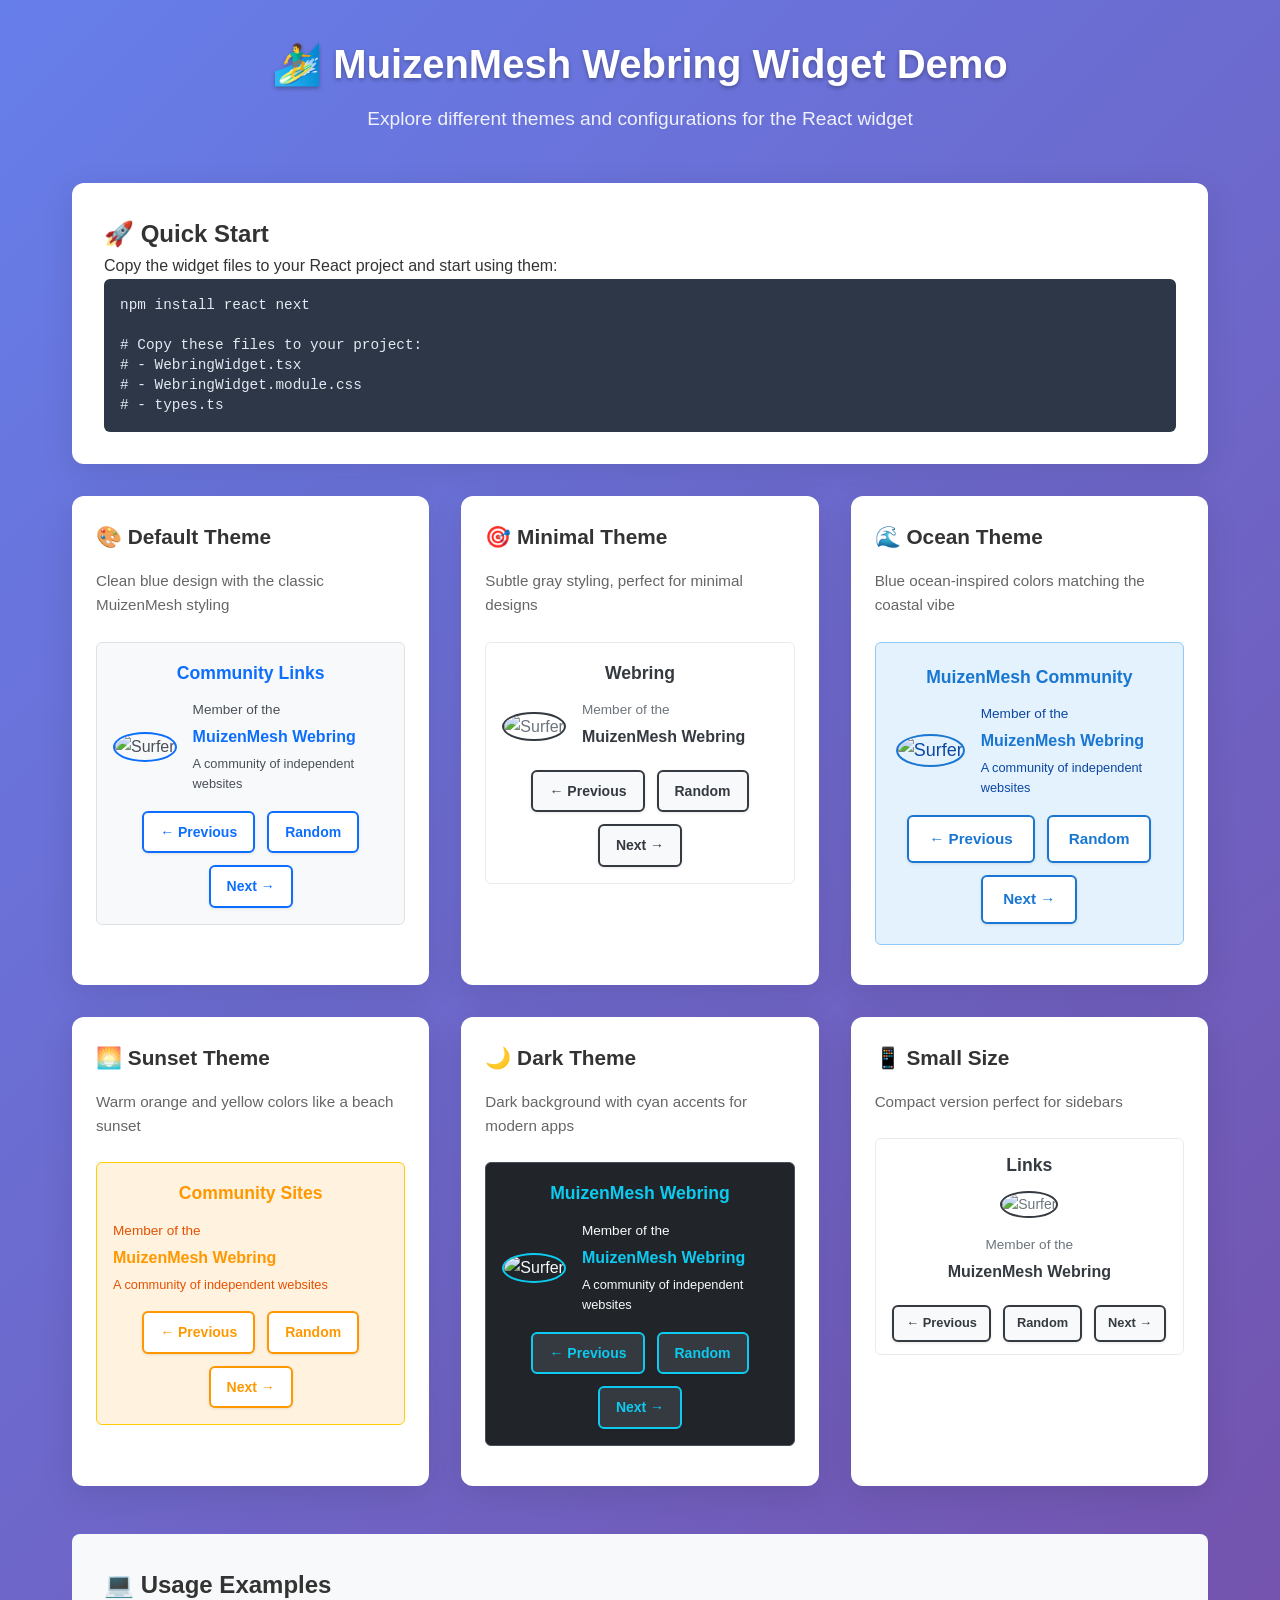
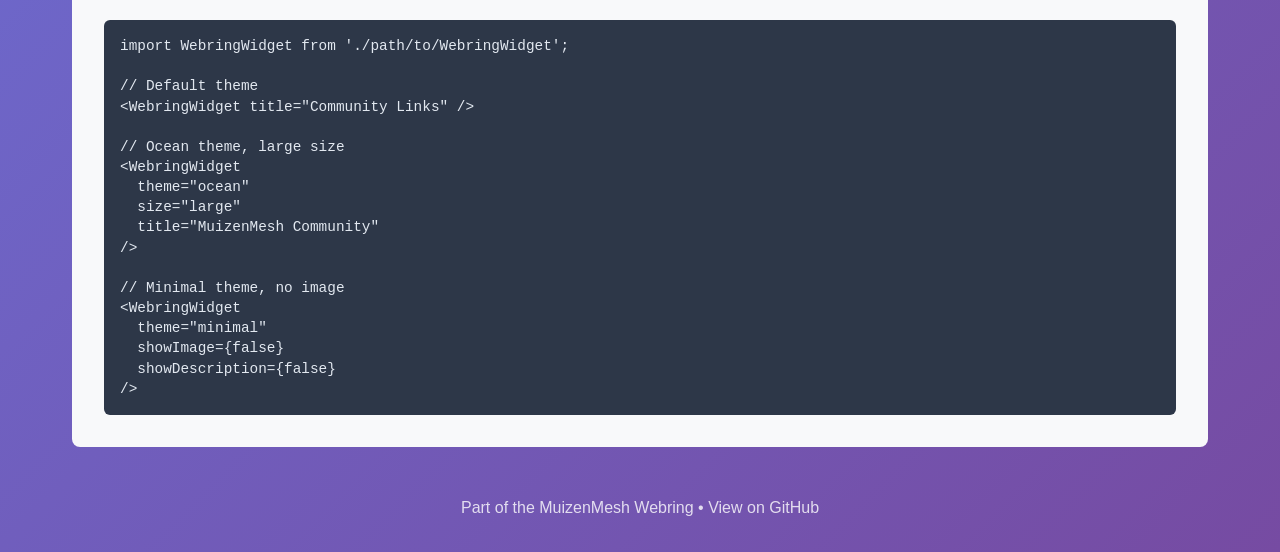
==== demo/index.html @ 7bc46224 "fix: signup form" ====
<!DOCTYPE html>
<html lang="en">
<head>
    <meta charset="UTF-8">
    <meta name="viewport" content="width=device-width, initial-scale=1.0">
    <title>MuizenMesh Webring Widget Demo</title>
    <style>
        * {
            margin: 0;
            padding: 0;
            box-sizing: border-box;
        }

        body {
            font-family: -apple-system, BlinkMacSystemFont, 'Segoe UI', Roboto, Oxygen, Ubuntu, Cantarell, sans-serif;
            line-height: 1.6;
            color: #333;
            background: linear-gradient(135deg, #667eea 0%, #764ba2 100%);
            min-height: 100vh;
        }

        .container {
            max-width: 1200px;
            margin: 0 auto;
            padding: 2rem;
        }

        .header {
            text-align: center;
            margin-bottom: 3rem;
            color: white;
        }

        .header h1 {
            font-size: 2.5rem;
            margin-bottom: 0.5rem;
            text-shadow: 0 2px 4px rgba(0,0,0,0.3);
        }

        .header p {
            font-size: 1.2rem;
            opacity: 0.9;
        }

        .demo-grid {
            display: grid;
            grid-template-columns: repeat(auto-fit, minmax(350px, 1fr));
            gap: 2rem;
            margin-bottom: 3rem;
        }

        .demo-card {
            background: white;
            border-radius: 12px;
            padding: 1.5rem;
            box-shadow: 0 8px 32px rgba(0,0,0,0.1);
            transition: transform 0.3s ease, box-shadow 0.3s ease;
        }

        .demo-card:hover {
            transform: translateY(-4px);
            box-shadow: 0 12px 48px rgba(0,0,0,0.15);
        }

        .demo-card h3 {
            margin-bottom: 1rem;
            color: #333;
            font-size: 1.3rem;
        }

        .demo-card p {
            margin-bottom: 1.5rem;
            color: #666;
            font-size: 0.95rem;
        }

        .widget-container {
            margin-bottom: 1rem;
        }

        .code-section {
            background: #f8f9fa;
            border-radius: 8px;
            padding: 2rem;
            margin: 2rem 0;
        }

        .code-section h2 {
            margin-bottom: 1rem;
            color: #333;
        }

        pre {
            background: #2d3748;
            color: #e2e8f0;
            padding: 1rem;
            border-radius: 6px;
            overflow-x: auto;
            font-size: 0.9rem;
            line-height: 1.4;
        }

        .installation {
            background: white;
            border-radius: 12px;
            padding: 2rem;
            box-shadow: 0 8px 32px rgba(0,0,0,0.1);
            margin-bottom: 2rem;
        }

        .footer {
            text-align: center;
            color: white;
            opacity: 0.8;
            margin-top: 3rem;
        }

        .footer a {
            color: white;
            text-decoration: none;
            font-weight: 500;
        }

        .footer a:hover {
            text-decoration: underline;
        }

        @media (max-width: 768px) {
            .container {
                padding: 1rem;
            }
            
            .header h1 {
                font-size: 2rem;
            }
            
            .demo-grid {
                grid-template-columns: 1fr;
                gap: 1.5rem;
            }
        }
    </style>
</head>
<body>
    <div class="container">
        <header class="header">
            <h1>🏄‍♂️ MuizenMesh Webring Widget Demo</h1>
            <p>Explore different themes and configurations for the React widget</p>
        </header>

        <div class="installation">
            <h2>🚀 Quick Start</h2>
            <p>Copy the widget files to your React project and start using them:</p>
            <pre><code>npm install react next

# Copy these files to your project:
# - WebringWidget.tsx
# - WebringWidget.module.css  
# - types.ts</code></pre>
        </div>

        <div class="demo-grid">
            <div class="demo-card">
                <h3>🎨 Default Theme</h3>
                <p>Clean blue design with the classic MuizenMesh styling</p>
                <div class="widget-container">
                    <div id="default-widget"></div>
                </div>
            </div>

            <div class="demo-card">
                <h3>🎯 Minimal Theme</h3>
                <p>Subtle gray styling, perfect for minimal designs</p>
                <div class="widget-container">
                    <div id="minimal-widget"></div>
                </div>
            </div>

            <div class="demo-card">
                <h3>🌊 Ocean Theme</h3>
                <p>Blue ocean-inspired colors matching the coastal vibe</p>
                <div class="widget-container">
                    <div id="ocean-widget"></div>
                </div>
            </div>

            <div class="demo-card">
                <h3>🌅 Sunset Theme</h3>
                <p>Warm orange and yellow colors like a beach sunset</p>
                <div class="widget-container">
                    <div id="sunset-widget"></div>
                </div>
            </div>

            <div class="demo-card">
                <h3>🌙 Dark Theme</h3>
                <p>Dark background with cyan accents for modern apps</p>
                <div class="widget-container">
                    <div id="dark-widget"></div>
                </div>
            </div>

            <div class="demo-card">
                <h3>📱 Small Size</h3>
                <p>Compact version perfect for sidebars</p>
                <div class="widget-container">
                    <div id="small-widget"></div>
                </div>
            </div>
        </div>

        <div class="code-section">
            <h2>💻 Usage Examples</h2>
            <pre><code>import WebringWidget from './path/to/WebringWidget';

// Default theme
&lt;WebringWidget title="Community Links" /&gt;

// Ocean theme, large size
&lt;WebringWidget 
  theme="ocean" 
  size="large"
  title="MuizenMesh Community"
/&gt;

// Minimal theme, no image
&lt;WebringWidget 
  theme="minimal" 
  showImage={false}
  showDescription={false}
/&gt;</code></pre>
        </div>

        <footer class="footer">
            <p>
                Part of the <a href="https://meshring.netlify.app/">MuizenMesh Webring</a> • 
                <a href="https://github.com/MuizenMesh/webring">View on GitHub</a>
            </p>
        </footer>
    </div>

    <script src="widget-demo.js"></script>
</body>
</html>
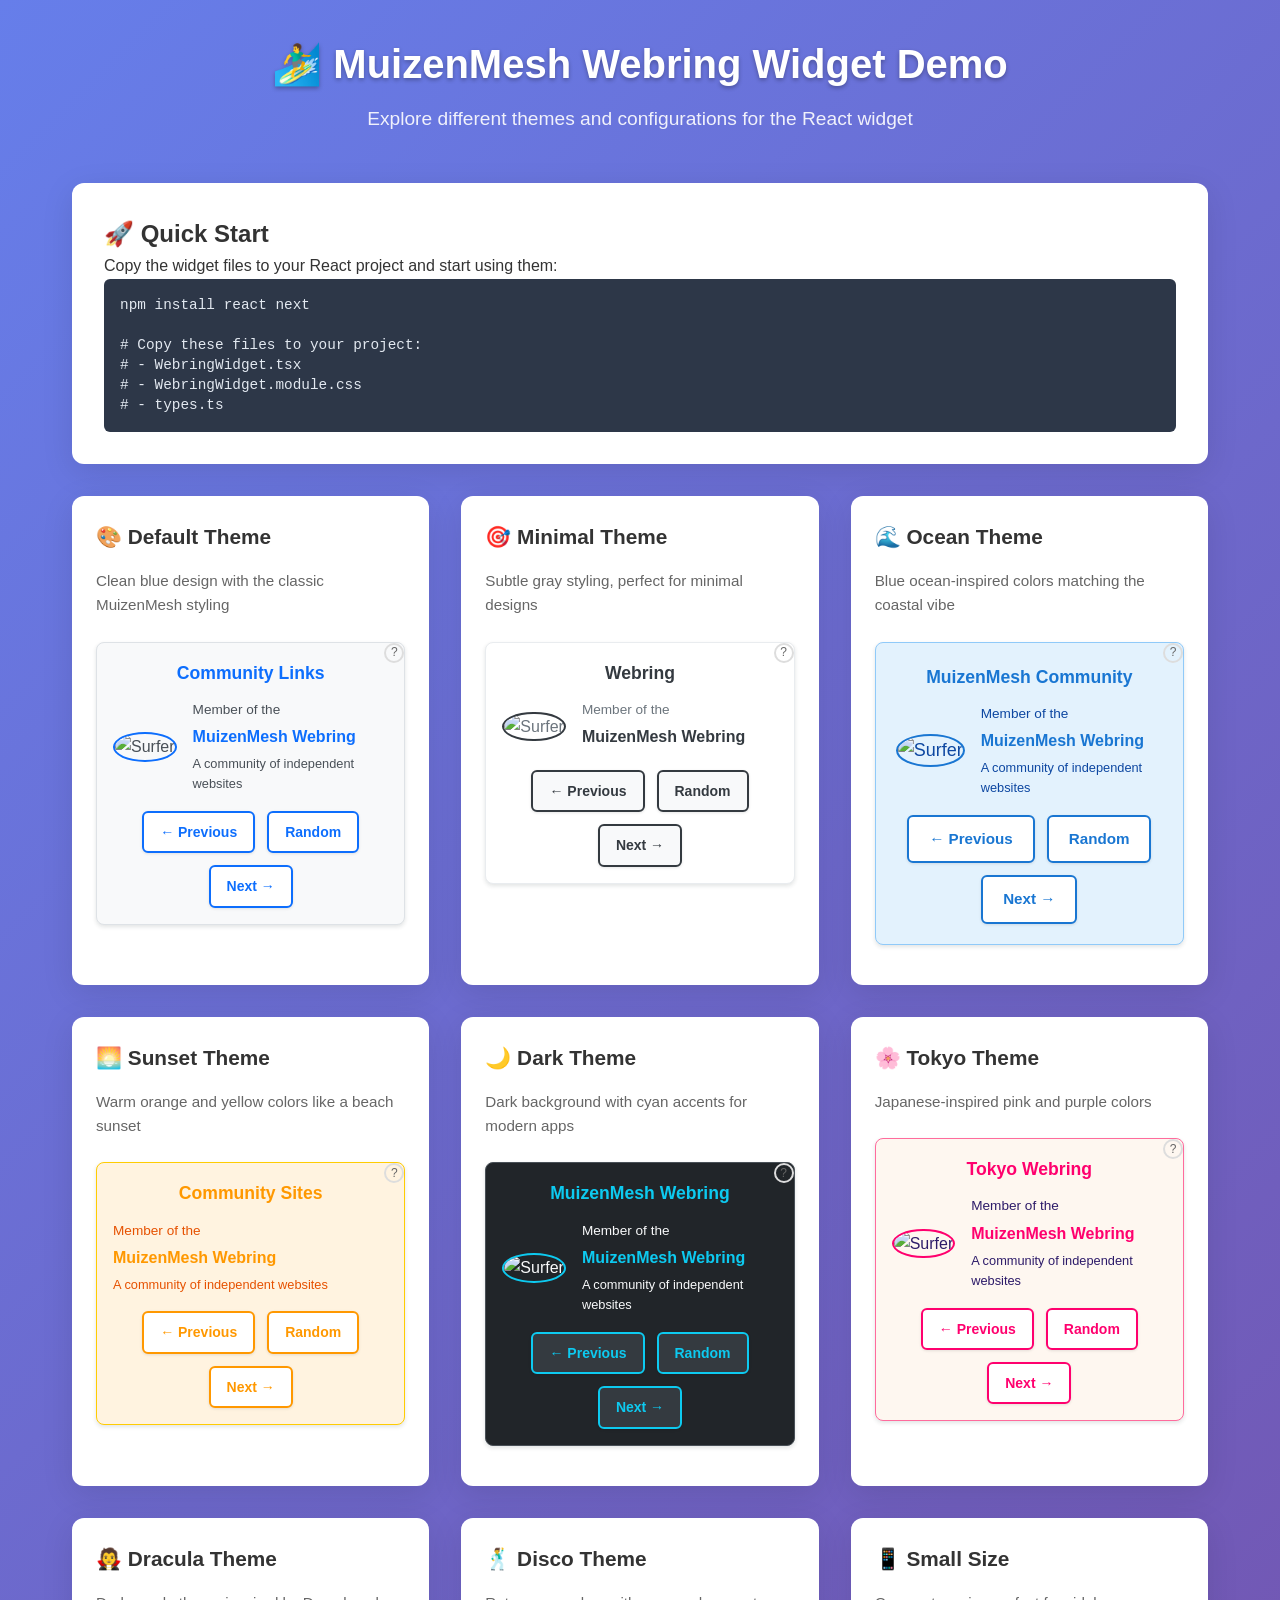
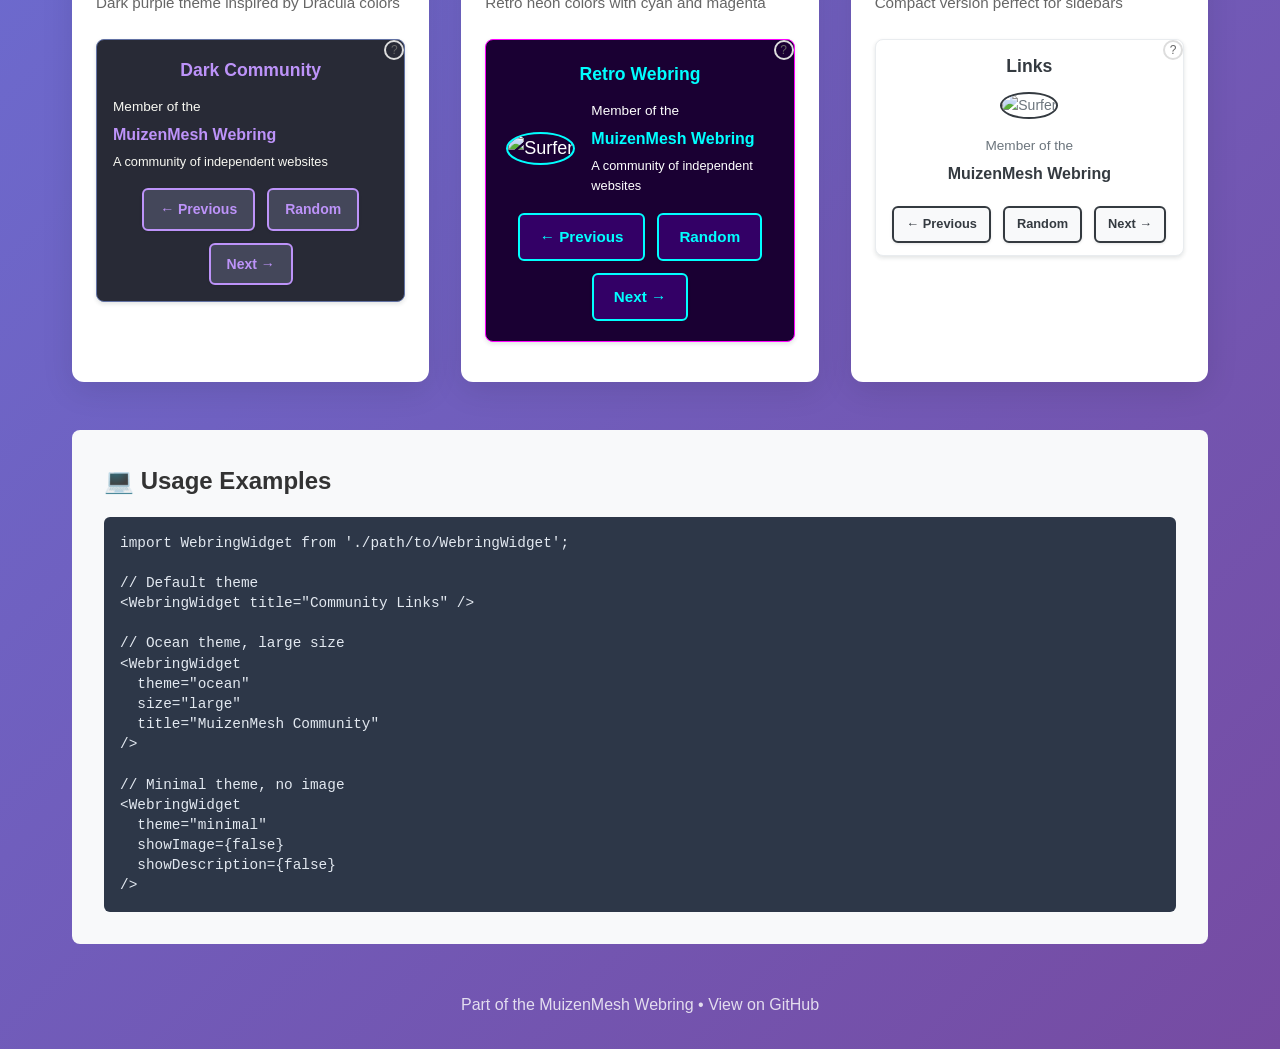
==== commit 337e9e05: "docs: Update all documentation and demos with new themes - Updated widget README with theme setting " ====
--- a/demo/index.html
+++ b/demo/index.html
@@ -201,6 +201,30 @@
             </div>
 
             <div class="demo-card">
+                <h3>🌸 Tokyo Theme</h3>
+                <p>Japanese-inspired pink and purple colors</p>
+                <div class="widget-container">
+                    <div id="tokyo-widget"></div>
+                </div>
+            </div>
+
+            <div class="demo-card">
+                <h3>🧛 Dracula Theme</h3>
+                <p>Dark purple theme inspired by Dracula colors</p>
+                <div class="widget-container">
+                    <div id="dracula-widget"></div>
+                </div>
+            </div>
+
+            <div class="demo-card">
+                <h3>🕺 Disco Theme</h3>
+                <p>Retro neon colors with cyan and magenta</p>
+                <div class="widget-container">
+                    <div id="disco-widget"></div>
+                </div>
+            </div>
+
+            <div class="demo-card">
                 <h3>📱 Small Size</h3>
                 <p>Compact version perfect for sidebars</p>
                 <div class="widget-container">
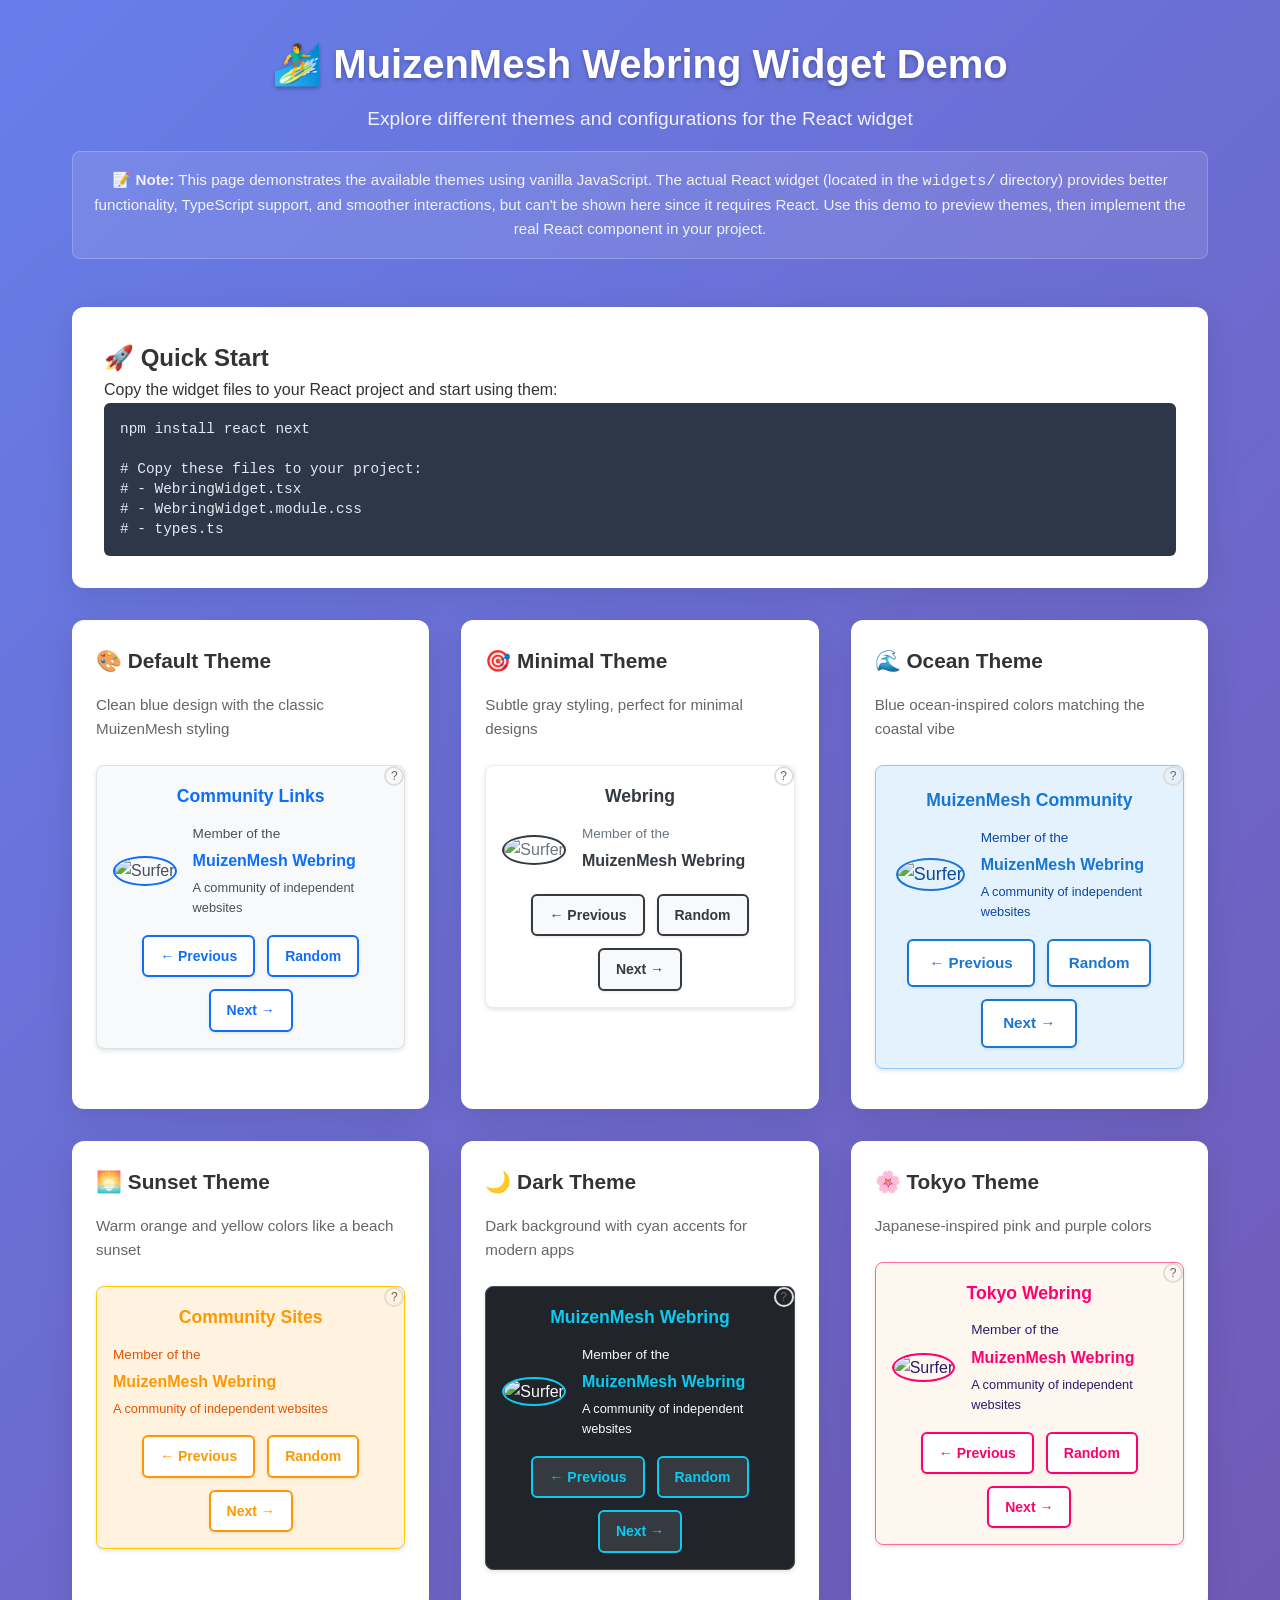
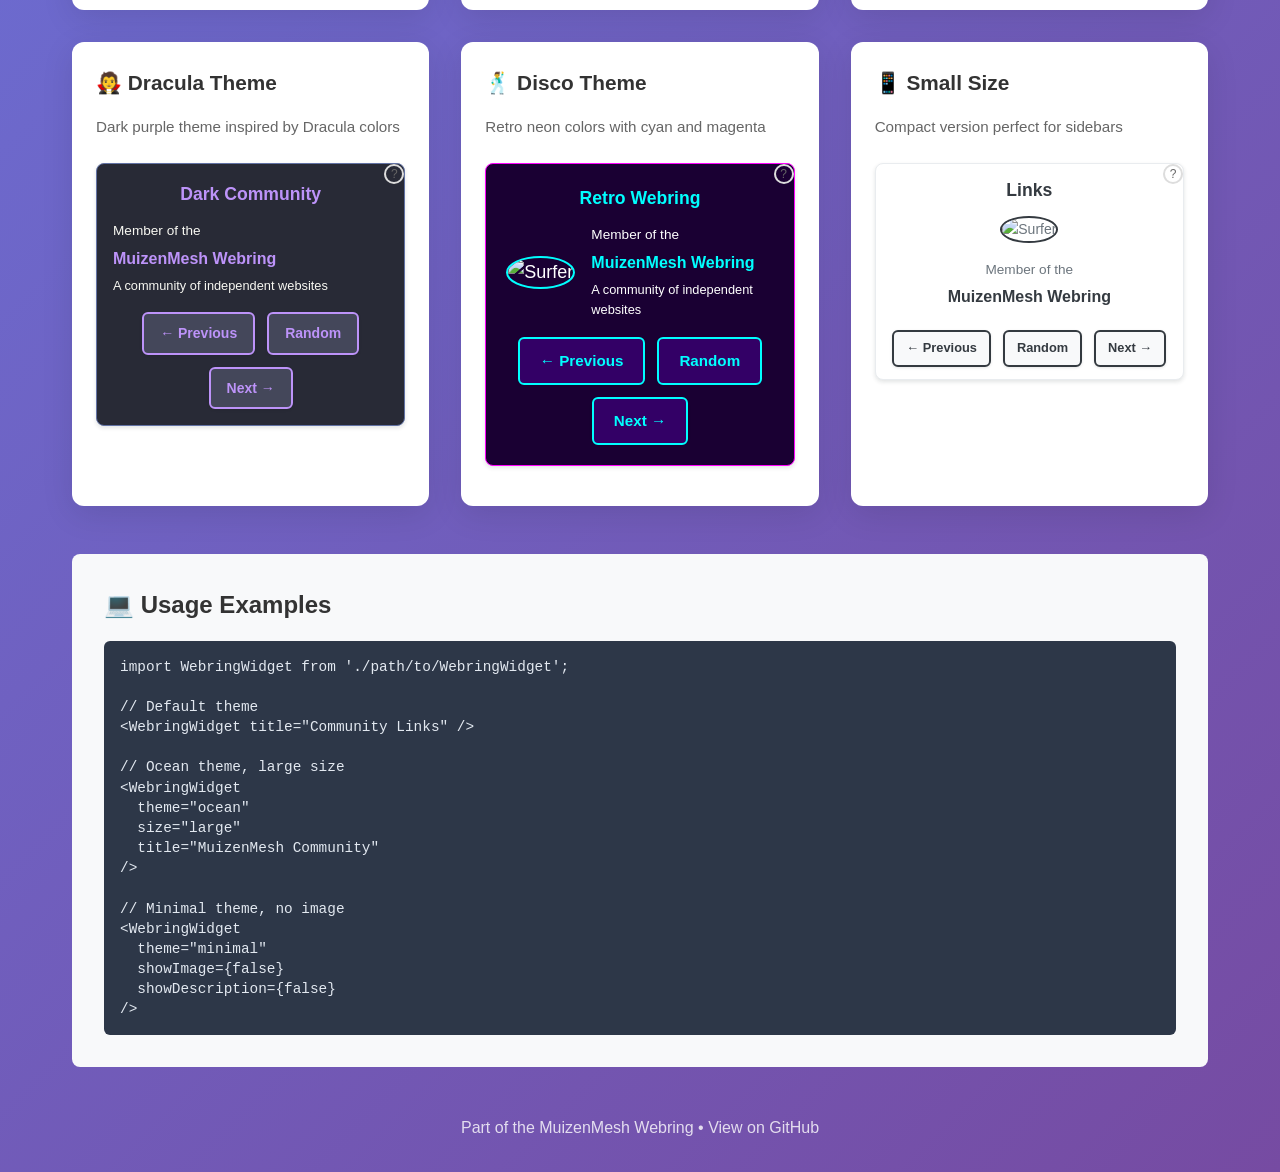
==== commit b28b29b9: "docs: Add clarification note about demo vs actual React widget - Added prominent note explaining dem" ====
--- a/demo/index.html
+++ b/demo/index.html
@@ -146,6 +146,15 @@
         <header class="header">
             <h1>🏄‍♂️ MuizenMesh Webring Widget Demo</h1>
             <p>Explore different themes and configurations for the React widget</p>
+            
+            <div style="background: rgba(255,255,255,0.1); border-radius: 8px; padding: 1rem; margin: 1rem 0; border: 1px solid rgba(255,255,255,0.2);">
+                <p style="margin: 0; font-size: 0.95rem; opacity: 0.9;">
+                    <strong>📝 Note:</strong> This page demonstrates the available themes using vanilla JavaScript. 
+                    The actual React widget (located in the <code>widgets/</code> directory) provides better functionality, 
+                    TypeScript support, and smoother interactions, but can't be shown here since it requires React. 
+                    Use this demo to preview themes, then implement the real React component in your project.
+                </p>
+            </div>
         </header>
 
         <div class="installation">
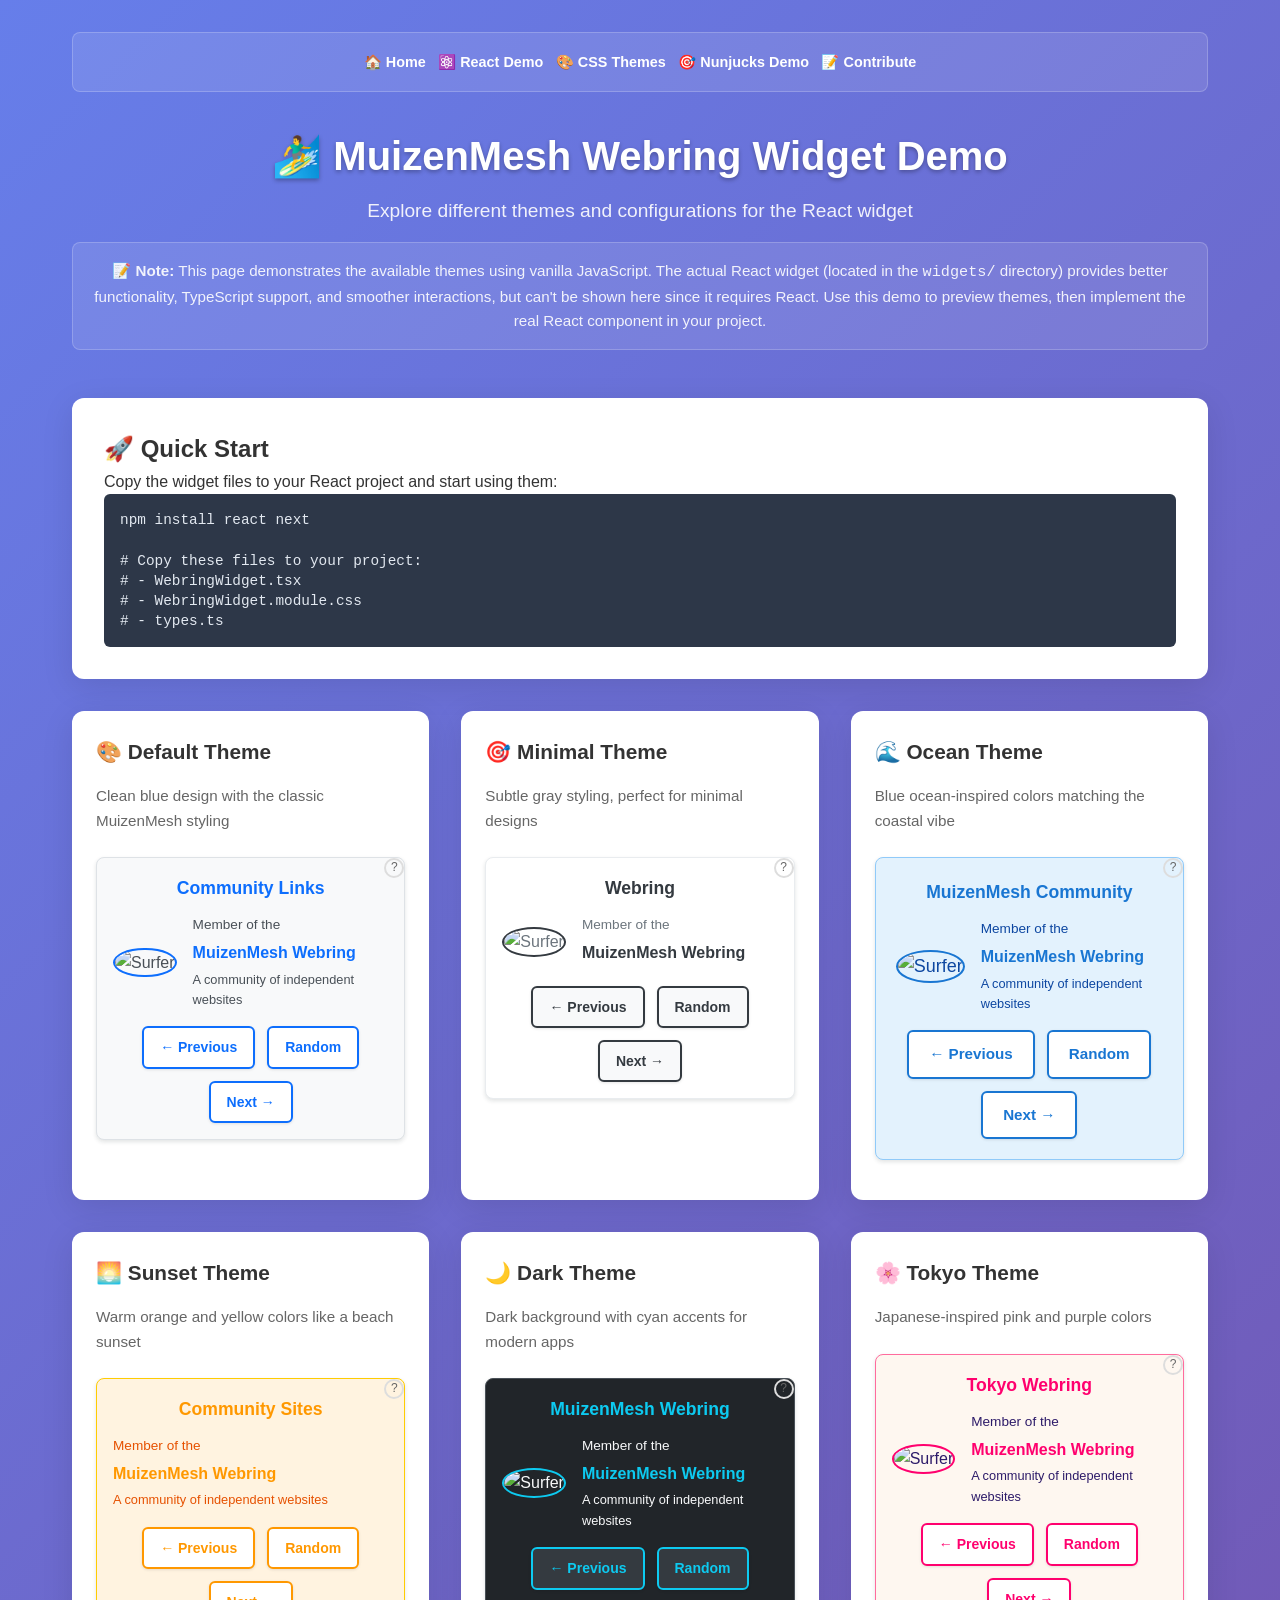
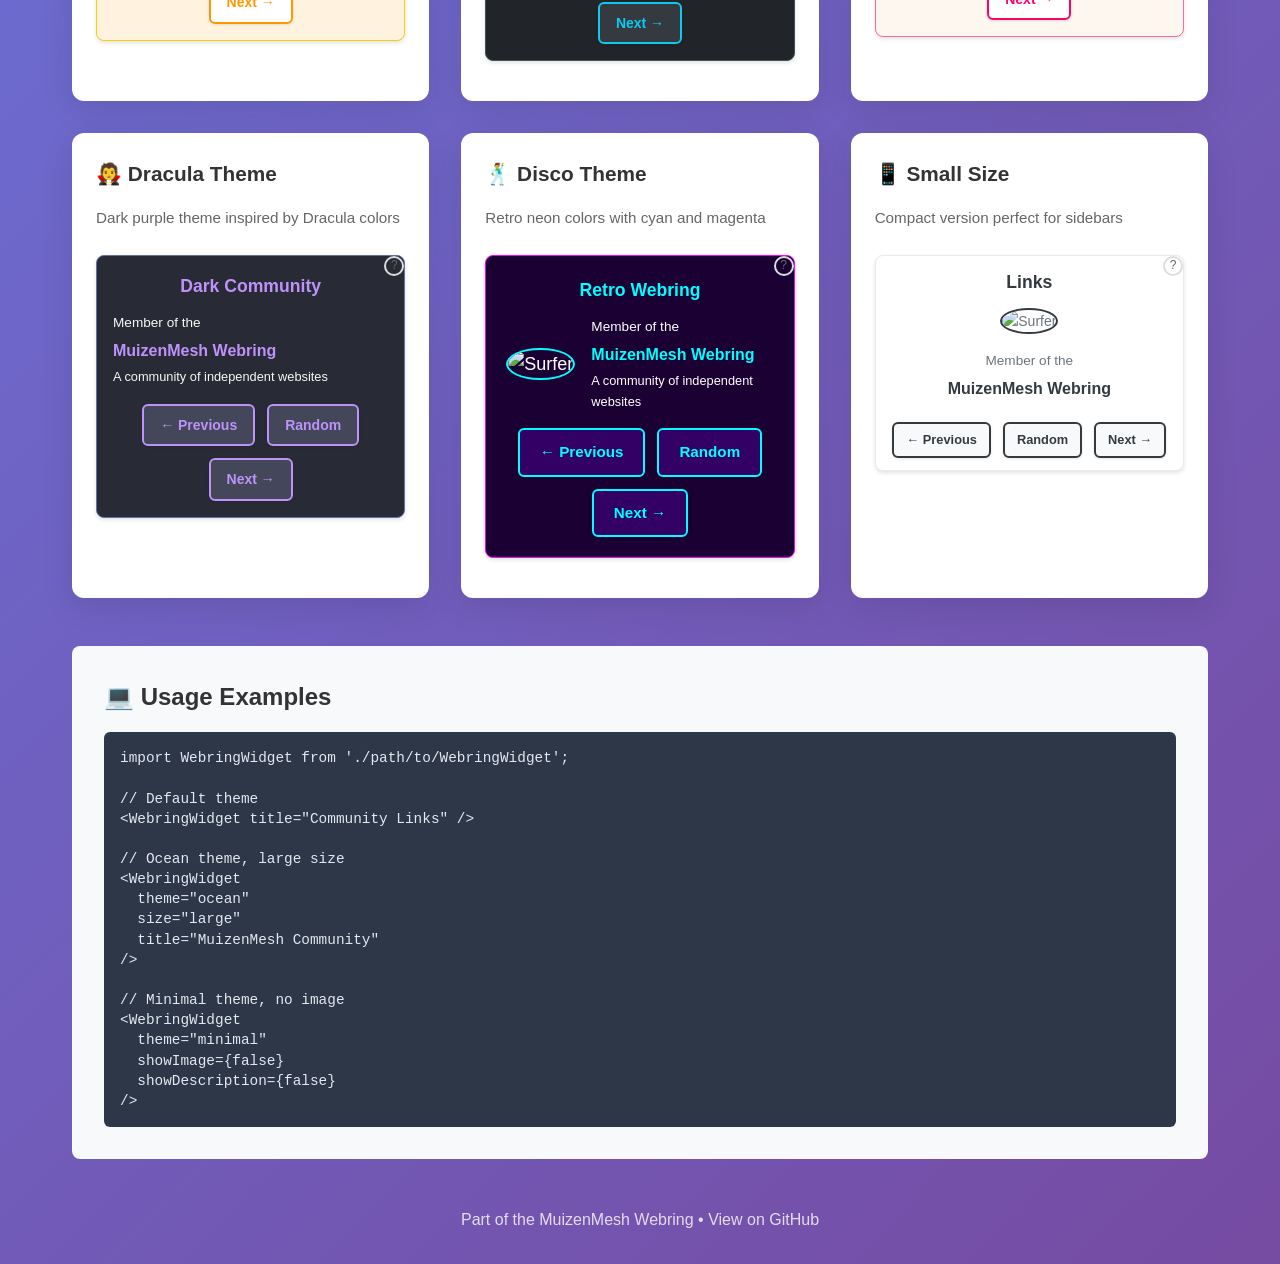
==== commit 734485c5: "feat: Add consistent navigation to both demo pages - Added site navbar to React widget demo (demo/in" ====
--- a/demo/index.html
+++ b/demo/index.html
@@ -143,6 +143,14 @@
 </head>
 <body>
     <div class="container">
+        <nav class="main-nav" style="text-align: center; margin-bottom: 2rem; padding: 1rem; background: rgba(255,255,255,0.1); border-radius: 0.5rem; border: 1px solid rgba(255,255,255,0.2);">
+            <a href="/" style="margin: 0 0.25rem; text-decoration: none; font-weight: 600; color: white; font-size: 0.9rem;">🏠 Home</a>
+            <a href="/demo/" style="margin: 0 0.25rem; text-decoration: none; font-weight: 600; color: white; font-size: 0.9rem;">⚛️ React Demo</a>
+            <a href="/html-css-demo/" style="margin: 0 0.25rem; text-decoration: none; font-weight: 600; color: white; font-size: 0.9rem;">🎨 CSS Themes</a>
+            <a href="/nunjucks-demo/" style="margin: 0 0.25rem; text-decoration: none; font-weight: 600; color: white; font-size: 0.9rem;">🎯 Nunjucks Demo</a>
+            <a href="https://github.com/MuizenMesh/webring" style="margin: 0 0.25rem; text-decoration: none; font-weight: 600; color: white; font-size: 0.9rem;" target="_blank">📝 Contribute</a>
+        </nav>
+        
         <header class="header">
             <h1>🏄‍♂️ MuizenMesh Webring Widget Demo</h1>
             <p>Explore different themes and configurations for the React widget</p>
